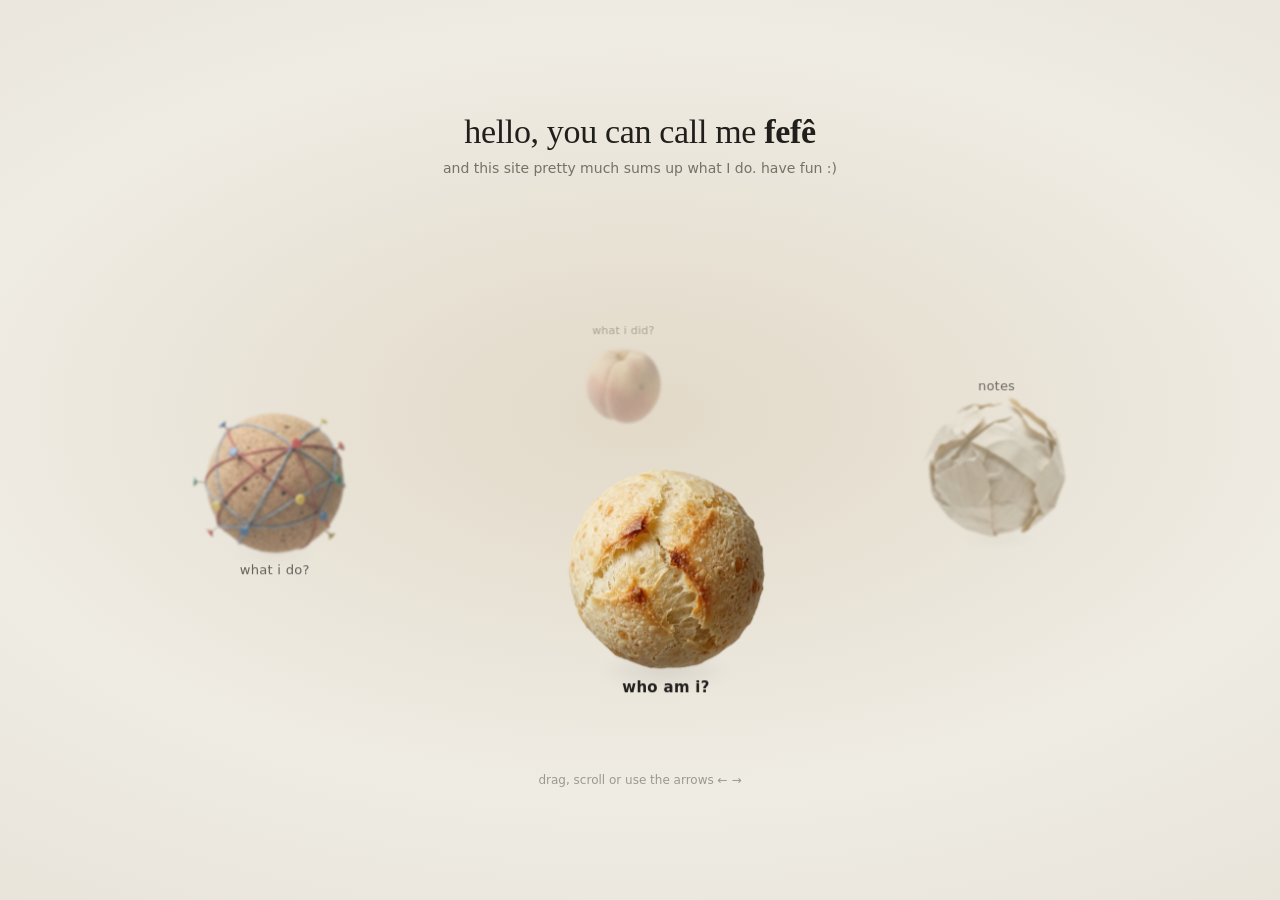
==== index.html @ 3c3524bf "publica 2026-10-02 16:49" ====
<!doctype html>
<html lang="en">
<head>
<meta charset="utf-8">
<meta name="viewport" content="width=device-width, initial-scale=1, viewport-fit=cover">
<title>fefê villaça</title>
<link rel="stylesheet" href="estilo.css?v=1790970561">
</head>
<body>

<header class="apresentacao">
  <p class="oi">hello, you can call me <strong>fefê</strong></p>
  <p class="sub">and this site pretty much sums up what I do. have fun :)</p>
</header>

<main class="campo" id="campo">
  <div class="orbita" id="orbita" role="navigation" aria-label="destinos do site"></div>
</main>

<!-- No celular não cabem cinco rótulos lado a lado sem eles se atropelarem.
     A saída não é tirar peça da tela (isso quebraria "um destino = um ícone"):
     é tirar só o TEXTO dos que não estão em foco e dar ao foco uma linha fixa,
     aqui embaixo. As cinco bolas continuam todas visíveis. -->
<p class="legenda" id="legenda" aria-hidden="true"></p>

<p class="dica" id="dica">drag, scroll or use the arrows ← →</p>

<script src="dados.js?v=1790970561"></script>
<script src="capa.js?v=1790970561"></script>
</body>
</html>
---- estilo.css ----
/* capa — protótipo dos planetoides em órbita
 *
 * Tipografia e cor aqui são PLACEHOLDER deliberado, pelo princípio do
 * `site.md`: o site é construído contra tokens, o branding entra depois
 * trocando o arquivo. Nada aqui é escolha de marca — é o cinza mais neutro
 * que deixa a peça falar.
 */

:root {
  /* o tom da peça em foco. o JS reescreve; o valor abaixo é só o primeiro
     quadro, antes de o rAF rodar */
  --tom: #f6f2ea;

  --creme:  #efece4;   /* o fundo do estúdio de onde as peças saíram */
  --borda:  #ded9cd;   /* a vinheta: o mesmo creme, um passo mais fundo */
  --tinta:  #211f1c;
  --ar:     22, 20, 16;  /* a cor da sombra de ar, em rgb cru */
  --ar-op:  0.13;

  --fonte-titulo: Georgia, 'Times New Roman', serif;
  --fonte-corpo: system-ui, -apple-system, 'Segoe UI', sans-serif;
}

* { box-sizing: border-box; }

html, body { height: 100%; }

body {
  margin: 0;
  min-height: 100svh;
  display: flex;
  flex-direction: column;
  align-items: center;
  justify-content: center;
  gap: clamp(8px, 3vh, 32px);
  color: var(--tinta);
  font-family: var(--fonte-corpo);
  overflow: hidden;
  /* a transição é longa de propósito: em 900ms o fundo acompanha sem que
     ninguém veja a cor mudar. em 300ms lê como piscada */
  transition: background-color .9s ease, color .9s ease;
}

/* ─── o fundo: vinheta + tom ───────────────────────────────────────────── */

/* a luz cai no centro e some nas bordas, que é a mesma luz do estúdio onde as
   peças foram fotografadas; e o clarão central puxa a cor de quem está em foco.
   (chapado, escuro e nu foram testados no protótipo e descartados em 02/10/2026) */
body {
  background:
    radial-gradient(ellipse 130% 100% at 50% 46%,
      var(--tom) 0%, var(--creme) 42%, var(--borda) 100%);
}

/* ─── a apresentação ────────────────────────────────────────────────────── */

.apresentacao { text-align: center; padding: 0 24px; max-width: 60ch; }

.oi {
  font-family: var(--fonte-titulo);
  font-size: clamp(22px, 3.4vw, 34px);
  font-weight: 400;
  margin: 0;
  letter-spacing: -.01em;
}
.oi strong { font-weight: 600; }

.sub {
  margin: .5em 0 0;
  font-size: clamp(12px, 1.3vw, 14px);
  line-height: 1.5;
  opacity: .58;
}

/* ─── o campo e a órbita ────────────────────────────────────────────────── */

.campo {
  width: 100%;
  flex: 0 0 auto;
  display: grid;
  place-items: center;
  touch-action: pan-y;
  cursor: grab;
}
.campo.arrastando { cursor: grabbing; }

.orbita {
  position: relative;
  width: min(1100px, 100vw);
  /* a altura tem que caber a subida da elipse (que vale quase meia peça pra
     cada lado) MAIS a peça da frente MAIS o rótulo dela. Apertar aqui faz o
     rótulo colidir com a linha de dica */
  height: clamp(340px, 60vh, 580px);
  /* o diâmetro do planetoide em foco. tudo o mais deriva daqui */
  --base: clamp(130px, 22vh, 260px);
}

.planetoide {
  position: absolute;
  left: 50%; top: 50%;
  width: var(--base);
  height: var(--base);
  margin: calc(var(--base) / -2);
  padding: 0;
  border: 0;
  background: none;
  color: inherit;
  font: inherit;
  cursor: pointer;
  will-change: transform;
  /* sem transição aqui: quem move é o rAF, quadro a quadro */
}

.planetoide:focus { outline: none; }
.planetoide:focus-visible .corpo {
  outline: 2px solid currentColor;
  outline-offset: 12px;
  border-radius: 50%;
}

.corpo {
  position: absolute;
  inset: 0;
  transform: scale(var(--s));
  filter: blur(calc((1 - var(--d)) * 3.4px));
  opacity: calc(.38 + .62 * var(--d));
  will-change: transform, filter;
}

.corpo img {
  position: absolute;
  display: block;
  /* a imagem é posicionada pelo JS a partir da caixa medida no preparar.py:
     cada bola sai do gerador num tamanho e num lugar diferentes dentro do
     quadro, e ancorar pelo arquivo poria cada uma numa órbita torta */
  user-select: none;
  -webkit-user-drag: none;
}

/* a sombra de AR, não de chão.
 *
 * A lei 4 dos planetoides manda a peça sair sem sombra projetada, e é o que
 * a faz flutuar. Uma sombra de contato aqui embaixo pousaria a bola numa mesa
 * invisível e mataria a órbita. O que esta elipse faz é outra coisa: é escura
 * demais pra ler como sombra e difusa demais pra ter borda — lê como a peça
 * deslocando ar. Ela encolhe com a distância, que é o que dá profundidade. */
.corpo::after {
  content: "";
  position: absolute;
  left: 50%;
  bottom: -9%;
  width: 74%;
  height: 15%;
  transform: translateX(-50%);
  background: radial-gradient(closest-side,
    rgba(var(--ar), var(--ar-op)) 0%, rgba(var(--ar), 0) 100%);
  filter: blur(9px);
  opacity: var(--d);
  pointer-events: none;
}

/* o rótulo é a decisão de usabilidade mais importante desta tela: bola de pão
 * de queijo não diz "bio". a divisão por var(--s) desfaz a escala do pai —
 * o texto encolhe com a distância, mas muito menos que a peça, senão o que
 * está atrás vira poeira ilegível */
.rotulo {
  position: absolute;
  left: 50%;
  top: calc(50% + var(--base) * var(--s) * .5 + 10px);
  transform: translateX(-50%);
  white-space: nowrap;
  font-size: clamp(11px, calc(11px + 4px * var(--d)), 15px);
  letter-spacing: .02em;
  opacity: calc(.30 + .70 * var(--d));
  transition: opacity .25s;
  pointer-events: none;
}

/* metade de trás da órbita: o rótulo sobe pra cima da peça, onde há campo
   livre. Ver o comentário no capa.js */
.planetoide[data-atras="sim"] .rotulo {
  top: auto;
  bottom: calc(50% + var(--base) * var(--s) * .5 + 10px);
}

.planetoide[data-foco="sim"] .rotulo { font-weight: 600; }

.planetoide:hover .rotulo { opacity: 1; }

/* ─── rodapé ────────────────────────────────────────────────────────────── */

.dica {
  margin: 0;
  font-size: 12px;
  opacity: .4;
  transition: opacity .6s;
  min-height: 1.2em;
}
.dica[hidden] { display: block; opacity: 0; }

/* a legenda do foco: existe só no celular, onde os rótulos individuais saem */
.legenda {
  display: none;
  margin: 0;
  font-size: 16px;
  font-weight: 600;
}

@media (max-width: 620px) {
  .orbita { --base: clamp(112px, 27vw, 170px); height: 40vh; }
  .sub { display: none; }
  .rotulo { display: none; }
  .legenda { display: block; }
}

@media (prefers-reduced-motion: reduce) {
  .corpo, body { transition: none; }
}
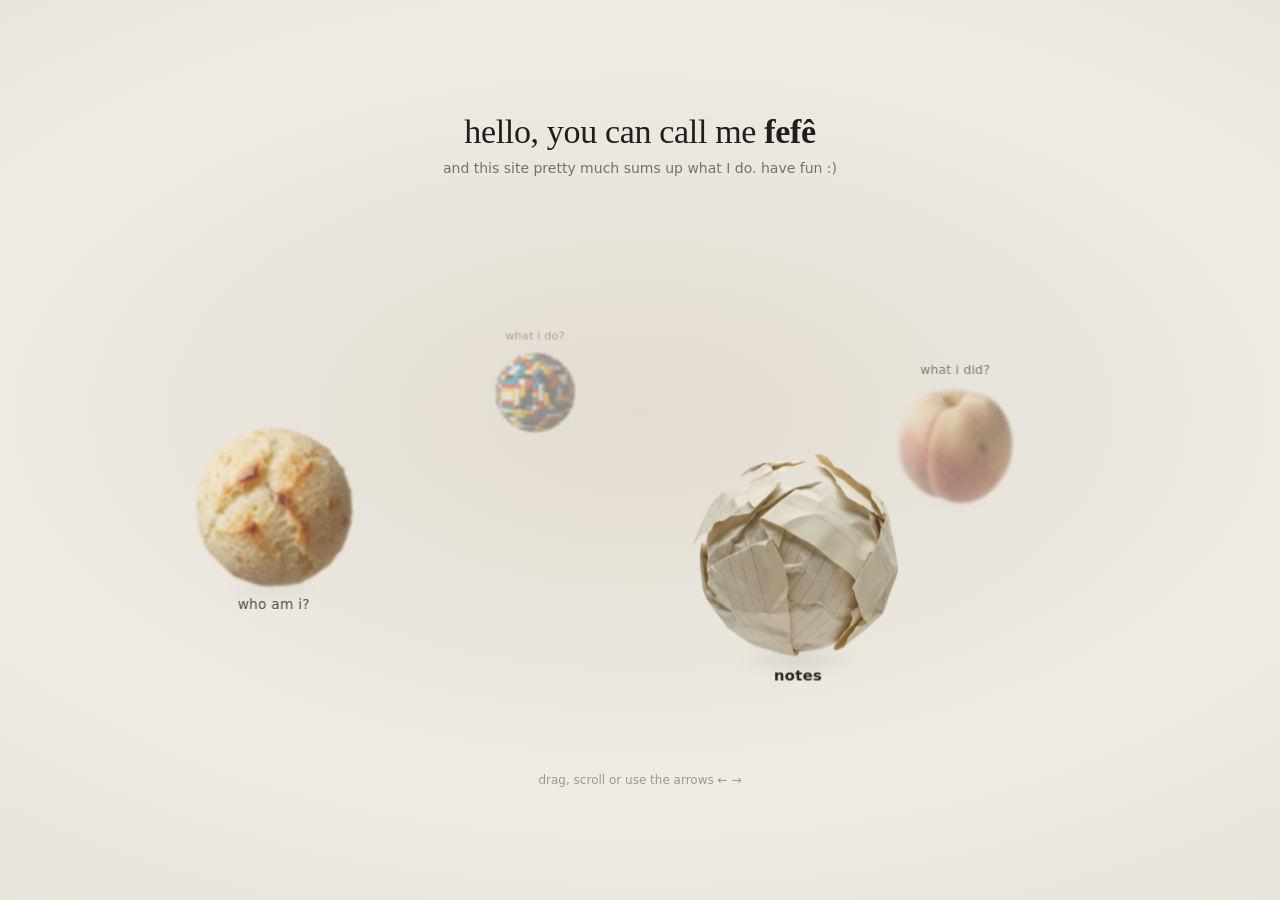
==== commit 285514d5: "publica 2026-10-07 17:51" ====
--- a/index.html
+++ b/index.html
@@ -4,7 +4,7 @@
 <meta charset="utf-8">
 <meta name="viewport" content="width=device-width, initial-scale=1, viewport-fit=cover">
 <title>fefê villaça</title>
-<link rel="stylesheet" href="estilo.css?v=1790970561">
+<link rel="stylesheet" href="estilo.css?v=1791406260">
 </head>
 <body>
 
@@ -25,7 +25,7 @@
 
 <p class="dica" id="dica">drag, scroll or use the arrows ← →</p>
 
-<script src="dados.js?v=1790970561"></script>
-<script src="capa.js?v=1790970561"></script>
+<script src="dados.js?v=1791406260"></script>
+<script src="capa.js?v=1791406260"></script>
 </body>
 </html>
--- a/estilo.css
+++ b/estilo.css
@@ -83,6 +83,8 @@
   cursor: grab;
 }
 .campo.arrastando { cursor: grabbing; }
+.campo { position: relative; }
+
 
 .orbita {
   position: relative;
@@ -208,7 +210,7 @@
 
 @media (max-width: 620px) {
   .orbita { --base: clamp(112px, 27vw, 170px); height: 40vh; }
-  .sub { display: none; }
+  .sub { max-width: 30ch; margin-inline: auto; }
   .rotulo { display: none; }
   .legenda { display: block; }
 }
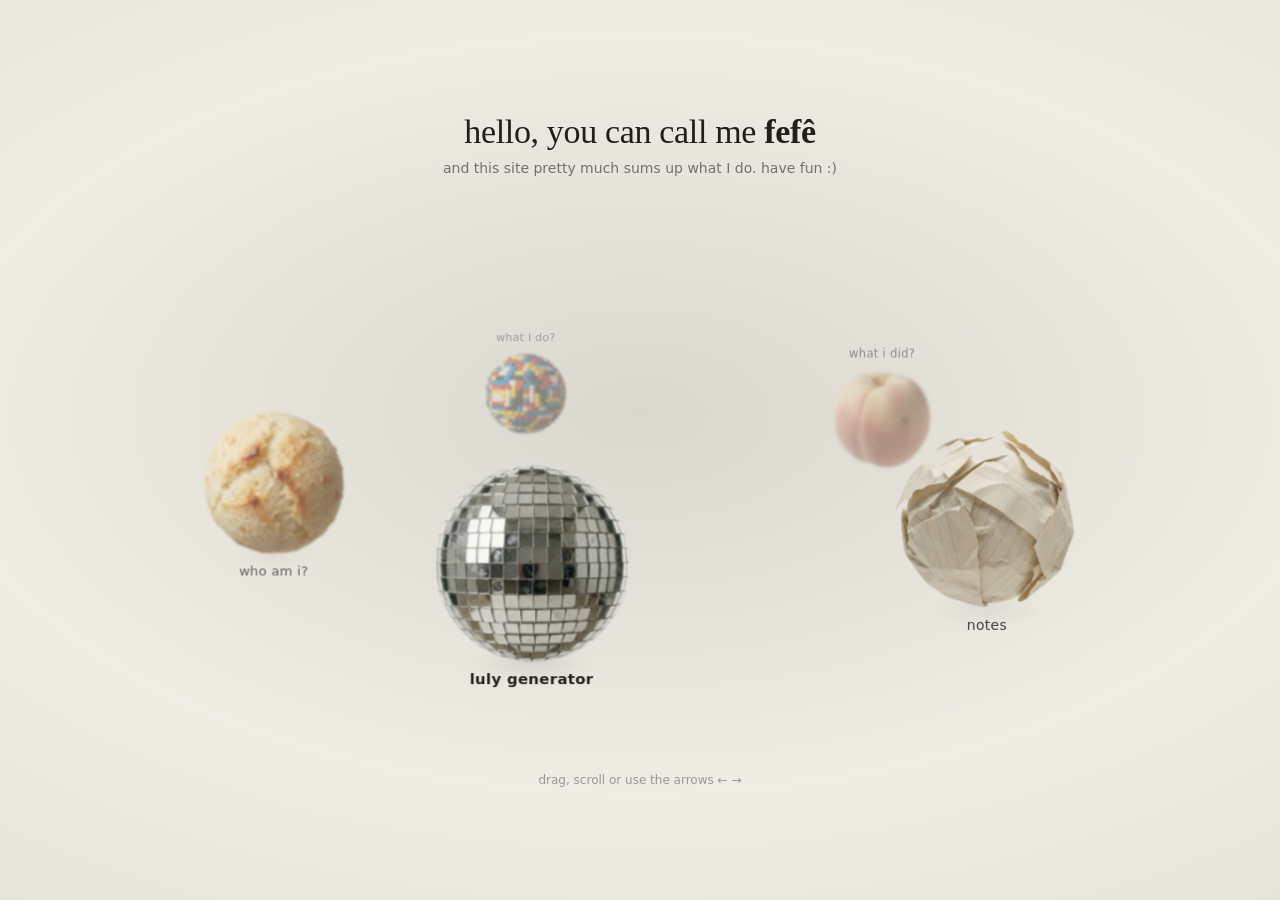
==== commit 38486b60: "publica 2026-10-16 09:35" ====
--- a/index.html
+++ b/index.html
@@ -4,7 +4,7 @@
 <meta charset="utf-8">
 <meta name="viewport" content="width=device-width, initial-scale=1, viewport-fit=cover">
 <title>fefê villaça</title>
-<link rel="stylesheet" href="estilo.css?v=1791406260">
+<link rel="stylesheet" href="estilo.css?v=1792154117">
 </head>
 <body>
 
@@ -25,7 +25,7 @@
 
 <p class="dica" id="dica">drag, scroll or use the arrows ← →</p>
 
-<script src="dados.js?v=1791406260"></script>
-<script src="capa.js?v=1791406260"></script>
+<script src="dados.js?v=1792154117"></script>
+<script src="capa.js?v=1792154117"></script>
 </body>
 </html>
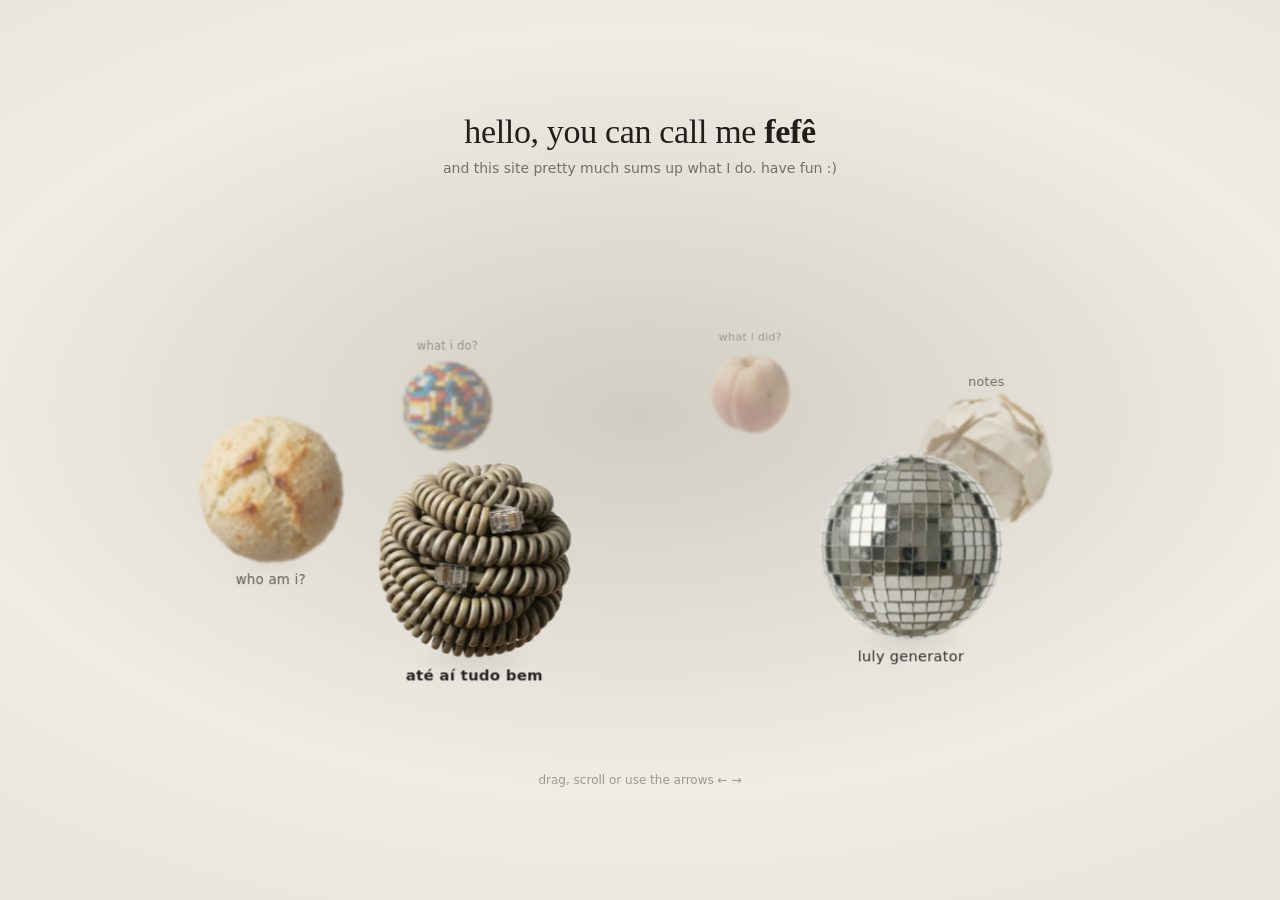
==== commit 5edae9ac: "publica 2026-10-21 01:20" ====
--- a/index.html
+++ b/index.html
@@ -4,7 +4,7 @@
 <meta charset="utf-8">
 <meta name="viewport" content="width=device-width, initial-scale=1, viewport-fit=cover">
 <title>fefê villaça</title>
-<link rel="stylesheet" href="estilo.css?v=1792154117">
+<link rel="stylesheet" href="estilo.css?v=1792556403">
 </head>
 <body>
 
@@ -25,7 +25,7 @@
 
 <p class="dica" id="dica">drag, scroll or use the arrows ← →</p>
 
-<script src="dados.js?v=1792154117"></script>
-<script src="capa.js?v=1792154117"></script>
+<script src="dados.js?v=1792556403"></script>
+<script src="capa.js?v=1792556403"></script>
 </body>
 </html>
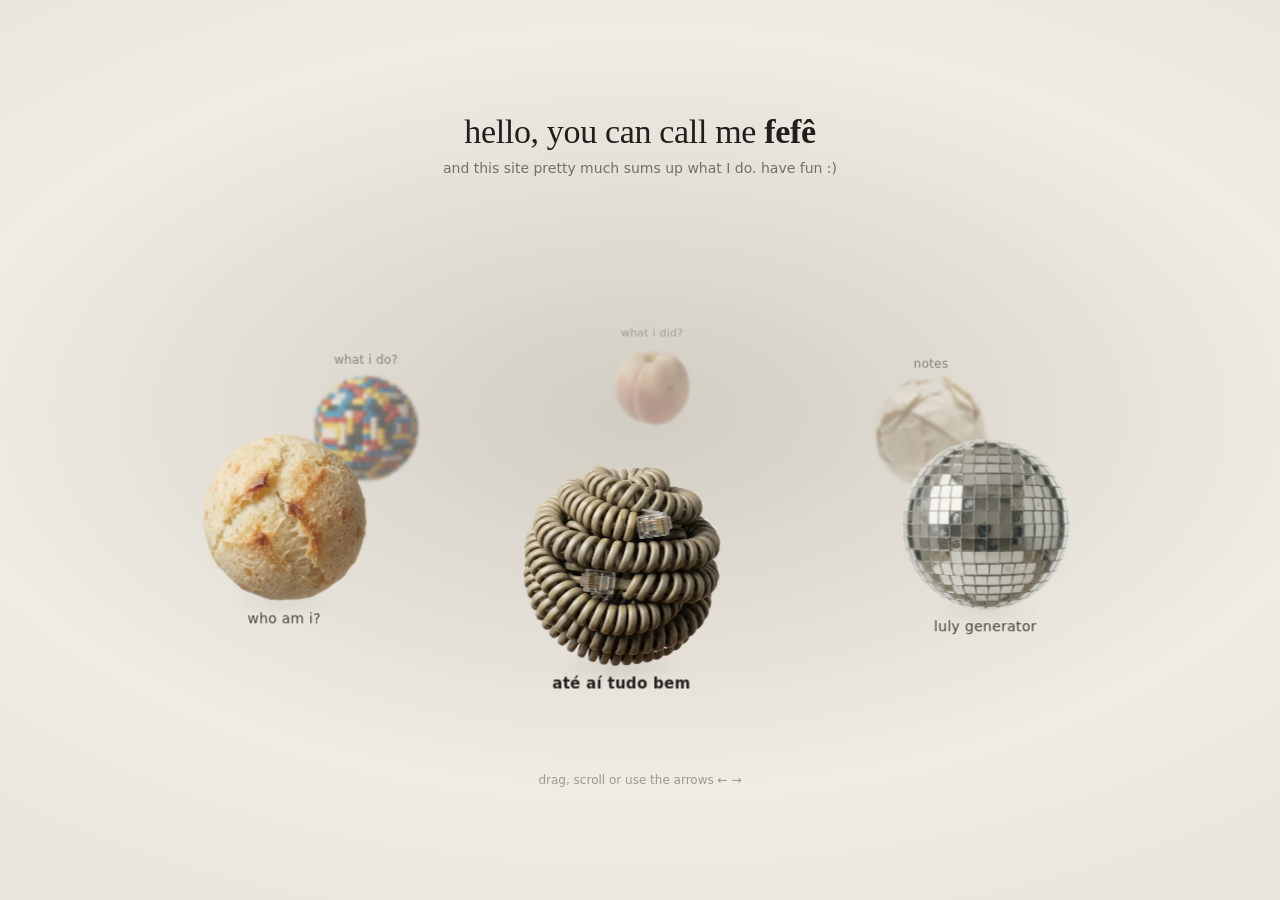
==== commit 9c36a579: "publica 2026-10-28 23:05" ====
--- a/index.html
+++ b/index.html
@@ -4,7 +4,7 @@
 <meta charset="utf-8">
 <meta name="viewport" content="width=device-width, initial-scale=1, viewport-fit=cover">
 <title>fefê villaça</title>
-<link rel="stylesheet" href="estilo.css?v=1792556403">
+<link rel="stylesheet" href="estilo.css?v=1793239498">
 </head>
 <body>
 
@@ -25,7 +25,7 @@
 
 <p class="dica" id="dica">drag, scroll or use the arrows ← →</p>
 
-<script src="dados.js?v=1792556403"></script>
-<script src="capa.js?v=1792556403"></script>
+<script src="dados.js?v=1793239498"></script>
+<script src="capa.js?v=1793239498"></script>
 </body>
 </html>
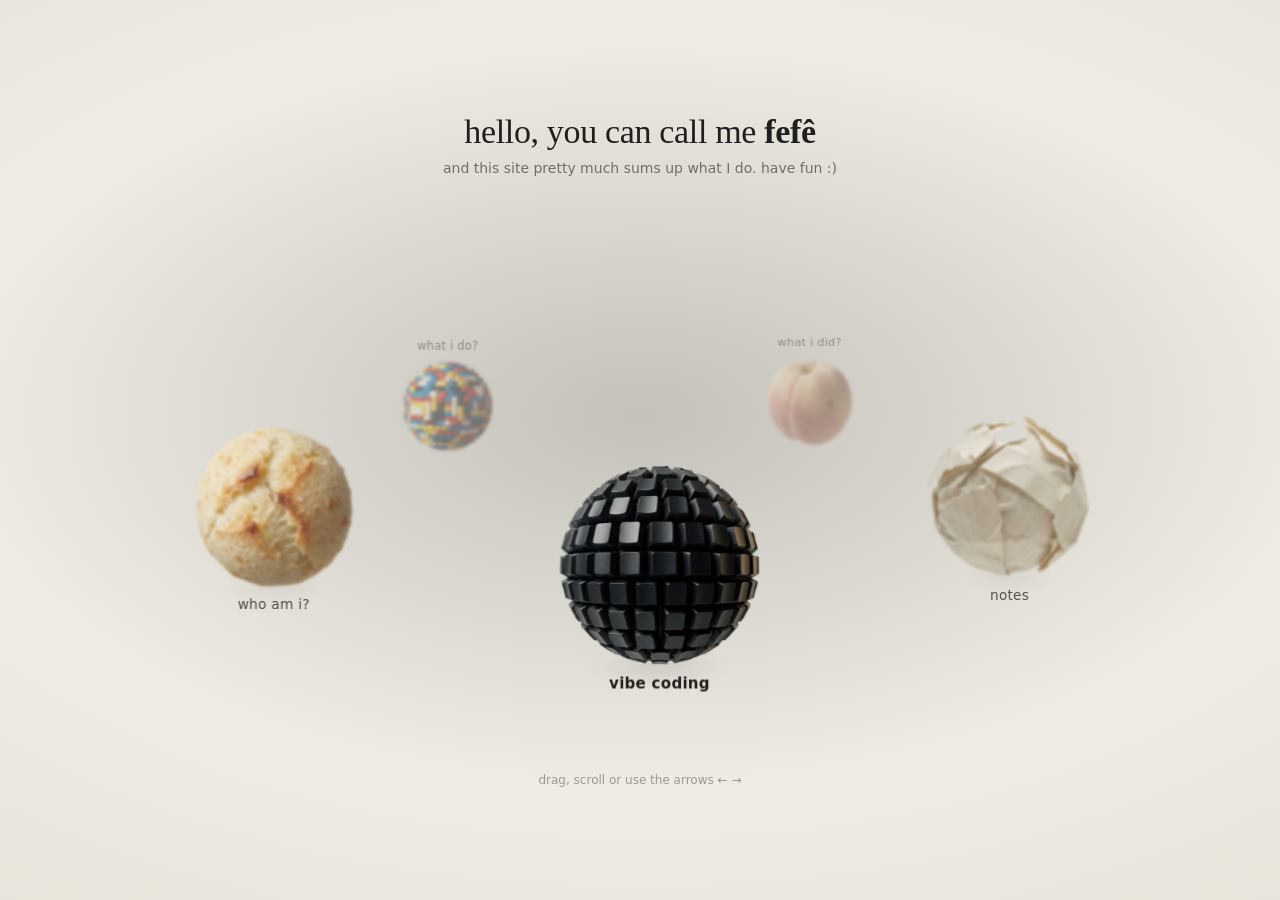
==== commit f50868dd: "publica 2026-11-03 15:41" ====
--- a/index.html
+++ b/index.html
@@ -4,7 +4,7 @@
 <meta charset="utf-8">
 <meta name="viewport" content="width=device-width, initial-scale=1, viewport-fit=cover">
 <title>fefê villaça</title>
-<link rel="stylesheet" href="estilo.css?v=1793239498">
+<link rel="stylesheet" href="estilo.css?v=1793731268">
 </head>
 <body>
 
@@ -25,7 +25,7 @@
 
 <p class="dica" id="dica">drag, scroll or use the arrows ← →</p>
 
-<script src="dados.js?v=1793239498"></script>
-<script src="capa.js?v=1793239498"></script>
+<script src="dados.js?v=1793731268"></script>
+<script src="capa.js?v=1793731268"></script>
 </body>
 </html>
